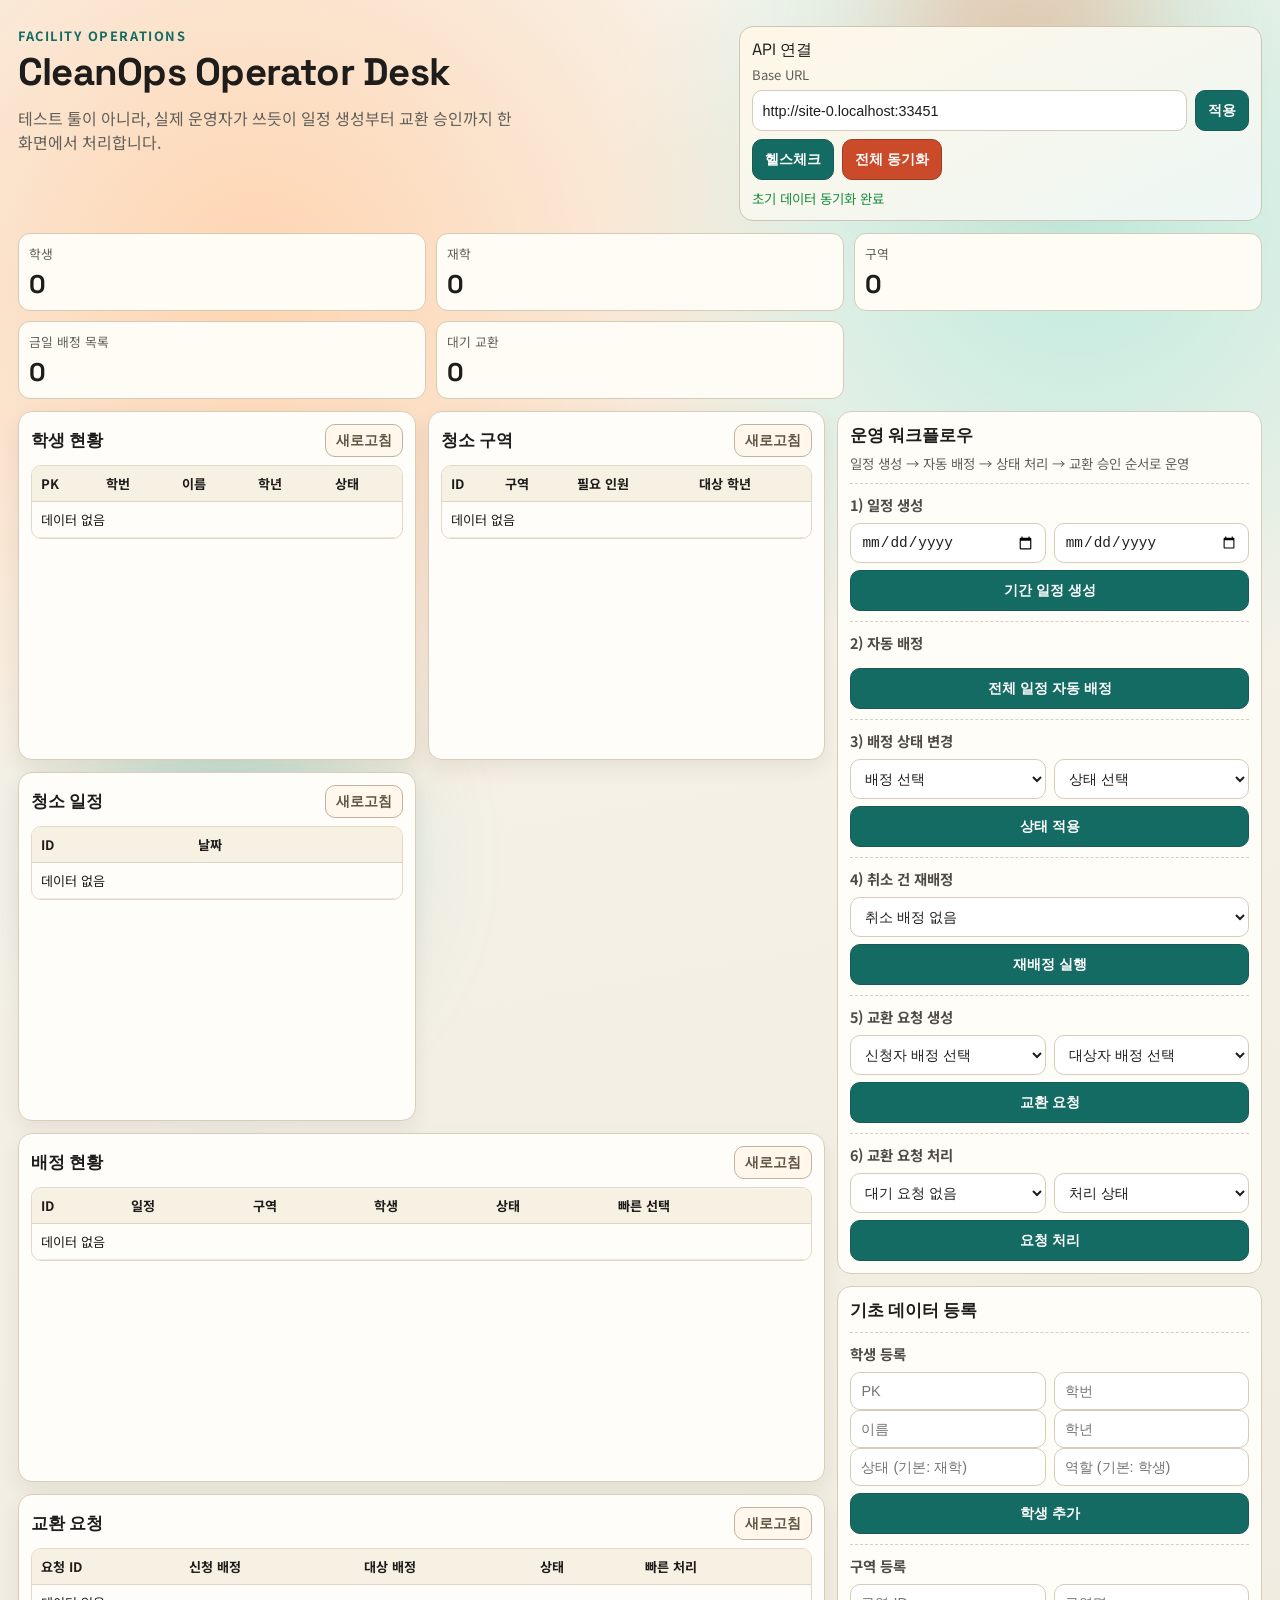
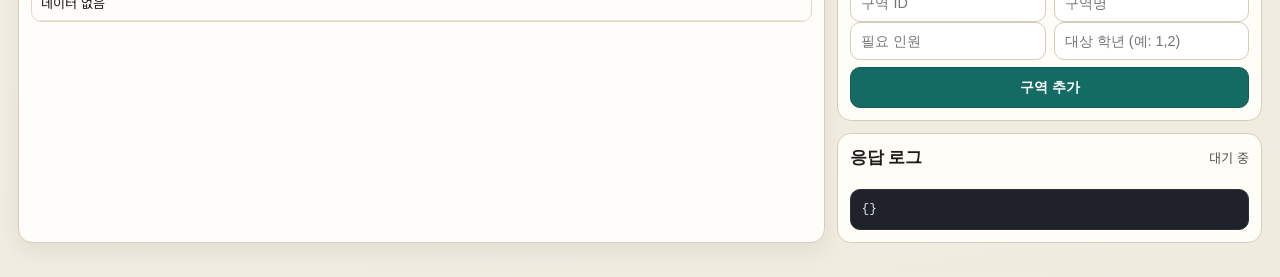
==== test/index.html @ e1c097dd "test" ====
<!doctype html>
<html lang="ko">
<head>
  <meta charset="UTF-8">
  <meta name="viewport" content="width=device-width, initial-scale=1.0">
  <title>CleanOps Operator Desk</title>
  <link rel="preconnect" href="https://fonts.googleapis.com">
  <link rel="preconnect" href="https://fonts.gstatic.com" crossorigin>
  <link href="https://fonts.googleapis.com/css2?family=Space+Grotesk:wght@500;700&family=Noto+Sans+KR:wght@400;500;700&display=swap" rel="stylesheet">
  <link rel="stylesheet" href="./styles.css">
  <script defer src="./app.js"></script>
</head>
<body>
  <div class="aurora a1" aria-hidden="true"></div>
  <div class="aurora a2" aria-hidden="true"></div>

  <header class="top">
    <div class="brand">
      <p class="badge-text">Facility Operations</p>
      <h1>CleanOps Operator Desk</h1>
      <p class="sub">테스트 툴이 아니라, 실제 운영자가 쓰듯이 일정 생성부터 교환 승인까지 한 화면에서 처리합니다.</p>
    </div>

    <section class="connect-card">
      <p class="connect-title">API 연결</p>
      <label for="baseUrl">Base URL</label>
      <div class="connect-row">
        <input id="baseUrl" type="text" placeholder="http://127.0.0.1:8000">
        <button id="applyBaseUrl" type="button">적용</button>
      </div>
      <div class="connect-actions">
        <button id="healthBtn" type="button">헬스체크</button>
        <button id="refreshAllBtn" type="button">전체 동기화</button>
      </div>
      <p id="serverState" class="server-state">연결 대기</p>
    </section>
  </header>

  <section class="kpi-grid">
    <article class="kpi">
      <p>학생</p>
      <strong id="kpiStudents">0</strong>
    </article>
    <article class="kpi">
      <p>재학</p>
      <strong id="kpiActiveStudents">0</strong>
    </article>
    <article class="kpi">
      <p>구역</p>
      <strong id="kpiAreas">0</strong>
    </article>
    <article class="kpi">
      <p>금일 배정 목록</p>
      <strong id="kpiAssignments">0</strong>
    </article>
    <article class="kpi">
      <p>대기 교환</p>
      <strong id="kpiPendingTrades">0</strong>
    </article>
  </section>

  <main class="console-grid">
    <section class="boards">
      <article class="panel">
        <div class="panel-head">
          <h2>학생 현황</h2>
          <button class="ghost-btn" type="button" data-refresh="students">새로고침</button>
        </div>
        <div class="table-shell">
          <table>
            <thead>
              <tr>
                <th>PK</th>
                <th>학번</th>
                <th>이름</th>
                <th>학년</th>
                <th>상태</th>
              </tr>
            </thead>
            <tbody id="studentsRows"></tbody>
          </table>
        </div>
      </article>

      <article class="panel">
        <div class="panel-head">
          <h2>청소 구역</h2>
          <button class="ghost-btn" type="button" data-refresh="areas">새로고침</button>
        </div>
        <div class="table-shell">
          <table>
            <thead>
              <tr>
                <th>ID</th>
                <th>구역</th>
                <th>필요 인원</th>
                <th>대상 학년</th>
              </tr>
            </thead>
            <tbody id="areasRows"></tbody>
          </table>
        </div>
      </article>

      <article class="panel">
        <div class="panel-head">
          <h2>청소 일정</h2>
          <button class="ghost-btn" type="button" data-refresh="schedules">새로고침</button>
        </div>
        <div class="table-shell">
          <table>
            <thead>
              <tr>
                <th>ID</th>
                <th>날짜</th>
              </tr>
            </thead>
            <tbody id="schedulesRows"></tbody>
          </table>
        </div>
      </article>

      <article class="panel panel-wide">
        <div class="panel-head">
          <h2>배정 현황</h2>
          <button class="ghost-btn" type="button" data-refresh="assignments">새로고침</button>
        </div>
        <div class="table-shell">
          <table>
            <thead>
              <tr>
                <th>ID</th>
                <th>일정</th>
                <th>구역</th>
                <th>학생</th>
                <th>상태</th>
                <th>빠른 선택</th>
              </tr>
            </thead>
            <tbody id="assignmentsRows"></tbody>
          </table>
        </div>
      </article>

      <article class="panel panel-wide">
        <div class="panel-head">
          <h2>교환 요청</h2>
          <button class="ghost-btn" type="button" data-refresh="trades">새로고침</button>
        </div>
        <div class="table-shell">
          <table>
            <thead>
              <tr>
                <th>요청 ID</th>
                <th>신청 배정</th>
                <th>대상 배정</th>
                <th>상태</th>
                <th>빠른 처리</th>
              </tr>
            </thead>
            <tbody id="tradesRows"></tbody>
          </table>
        </div>
      </article>
    </section>

    <aside class="flow">
      <article class="flow-card">
        <h2>운영 워크플로우</h2>
        <p class="flow-sub">일정 생성 → 자동 배정 → 상태 처리 → 교환 승인 순서로 운영</p>

        <form id="formCreateSchedule" class="flow-form">
          <h3>1) 일정 생성</h3>
          <div class="flow-row">
            <input name="start_date" type="date" required>
            <input name="end_date" type="date" required>
          </div>
          <button type="submit">기간 일정 생성</button>
        </form>

        <form id="formAutoAssign" class="flow-form">
          <h3>2) 자동 배정</h3>
          <button type="submit">전체 일정 자동 배정</button>
        </form>

        <form id="formUpdateAssignmentStatus" class="flow-form">
          <h3>3) 배정 상태 변경</h3>
          <div class="flow-row">
            <select id="statusAssignmentId" required></select>
            <select id="statusValue" required>
              <option value="">상태 선택</option>
              <option value="배정">배정</option>
              <option value="완료">완료</option>
              <option value="취소">취소</option>
              <option value="추노">추노</option>
            </select>
          </div>
          <button type="submit">상태 적용</button>
        </form>

        <form id="formReassignCanceled" class="flow-form">
          <h3>4) 취소 건 재배정</h3>
          <div class="flow-row">
            <select id="reassignAssignmentId" required></select>
          </div>
          <button type="submit">재배정 실행</button>
        </form>

        <form id="formCreateTrade" class="flow-form">
          <h3>5) 교환 요청 생성</h3>
          <div class="flow-row">
            <select id="tradeRequesterId" required></select>
            <select id="tradeTargetId" required></select>
          </div>
          <button type="submit">교환 요청</button>
        </form>

        <form id="formProcessTrade" class="flow-form">
          <h3>6) 교환 요청 처리</h3>
          <div class="flow-row">
            <select id="tradeRequestId" required></select>
            <select id="tradeDecision" required>
              <option value="">처리 상태</option>
              <option value="수락">수락</option>
              <option value="거절">거절</option>
              <option value="취소">취소</option>
            </select>
          </div>
          <button type="submit">요청 처리</button>
        </form>
      </article>

      <article class="flow-card">
        <h2>기초 데이터 등록</h2>

        <form id="formAddStudent" class="flow-form">
          <h3>학생 등록</h3>
          <div class="flow-row">
            <input name="student_pk" type="number" placeholder="PK" required>
            <input name="student_id" placeholder="학번" required>
          </div>
          <div class="flow-row">
            <input name="name" placeholder="이름" required>
            <input name="grade" type="number" placeholder="학년" required>
          </div>
          <div class="flow-row">
            <input name="status" placeholder="상태 (기본: 재학)">
            <input name="role" placeholder="역할 (기본: 학생)">
          </div>
          <button type="submit">학생 추가</button>
        </form>

        <form id="formAddArea" class="flow-form">
          <h3>구역 등록</h3>
          <div class="flow-row">
            <input name="area_id" type="number" placeholder="구역 ID" required>
            <input name="name" placeholder="구역명" required>
          </div>
          <div class="flow-row">
            <input name="need_peoples" type="number" min="1" placeholder="필요 인원" required>
            <input name="target_grades" placeholder="대상 학년 (예: 1,2)" required>
          </div>
          <button type="submit">구역 추가</button>
        </form>
      </article>

      <article class="flow-card">
        <div class="log-head">
          <h2>응답 로그</h2>
          <span id="responseMeta">대기 중</span>
        </div>
        <ul id="activityLog" class="activity-log"></ul>
        <pre id="responseBox">{}</pre>
      </article>
    </aside>
  </main>
</body>
</html>
---- test/styles.css ----
:root {
  --bg: #f4f0e6;
  --text: #1e1d1b;
  --muted: #625f58;
  --panel: #fffdf9;
  --line: #d5ccba;
  --brand: #146b63;
  --brand-dark: #0d4d47;
  --accent: #ca4a29;
  --pending: #8f6a14;
  --ok: #1f8f47;
  --error: #ba3126;
}

* {
  box-sizing: border-box;
}

body {
  margin: 0;
  min-height: 100vh;
  font-family: "Noto Sans KR", sans-serif;
  color: var(--text);
  background:
    radial-gradient(circle at 20% 15%, #ffd4b0 0%, transparent 30%),
    radial-gradient(circle at 84% 12%, #bfebdf 0%, transparent 24%),
    linear-gradient(170deg, #f8f4ec 0%, #f0ebdf 100%);
  padding: 26px 18px 34px;
}

.aurora {
  position: fixed;
  pointer-events: none;
  z-index: -1;
  border-radius: 50%;
  filter: blur(62px);
  opacity: 0.38;
  animation: floaty 10s ease-in-out infinite;
}

.aurora.a1 {
  width: 260px;
  height: 260px;
  background: #ef8e5f;
  top: -90px;
  right: 10vw;
}

.aurora.a2 {
  width: 300px;
  height: 300px;
  background: #60c3af;
  bottom: -110px;
  left: 6vw;
  animation-delay: 1.4s;
}

.top,
.kpi-grid,
.console-grid {
  width: min(1420px, 100%);
  margin-inline: auto;
}

.top {
  display: grid;
  grid-template-columns: 1.35fr 1fr;
  gap: 14px;
  margin-bottom: 12px;
}

.brand h1 {
  margin: 2px 0 10px;
  font-family: "Space Grotesk", sans-serif;
  font-size: clamp(1.9rem, 3vw, 2.7rem);
  letter-spacing: -0.02em;
}

.badge-text {
  margin: 0;
  text-transform: uppercase;
  letter-spacing: 0.12em;
  color: var(--brand);
  font-size: 0.8rem;
  font-weight: 700;
}

.sub {
  margin: 0;
  color: var(--muted);
  max-width: 56ch;
}

.connect-card {
  border: 1px solid #cfc4b1;
  border-radius: 14px;
  background: linear-gradient(155deg, #fff7e8 0%, #edf7f4 100%);
  padding: 12px;
}

.connect-title {
  margin: 0 0 4px;
  font-family: "Space Grotesk", sans-serif;
  font-size: 1.02rem;
}

.connect-card label {
  display: block;
  font-size: 0.82rem;
  color: var(--muted);
  margin-bottom: 6px;
}

.connect-row,
.flow-row,
.connect-actions {
  display: flex;
  gap: 8px;
  flex-wrap: wrap;
}

input,
select {
  width: 100%;
  border: 1px solid var(--line);
  border-radius: 10px;
  padding: 10px;
  background: #fff;
  color: var(--text);
  font-size: 0.9rem;
}

.connect-row input {
  flex: 1 1 220px;
}

button {
  border: 1px solid #1a5a54;
  background: var(--brand);
  color: #fff;
  border-radius: 10px;
  padding: 10px 12px;
  font-size: 0.88rem;
  font-weight: 700;
  cursor: pointer;
  transition: transform 0.12s ease, filter 0.16s ease;
}

button:hover {
  transform: translateY(-1px);
  filter: saturate(1.08);
}

button:active {
  transform: translateY(0);
}

#refreshAllBtn {
  background: var(--accent);
  border-color: #9f3b22;
}

.connect-actions {
  margin-top: 8px;
}

.server-state {
  margin: 8px 0 0;
  font-size: 0.84rem;
  color: var(--muted);
}

.server-state.ok {
  color: var(--ok);
}

.server-state.error {
  color: var(--error);
}

.kpi-grid {
  display: grid;
  grid-template-columns: repeat(5, minmax(0, 1fr));
  gap: 10px;
  margin-bottom: 12px;
}

.kpi {
  border: 1px solid #d4cab7;
  border-radius: 12px;
  background: #fffcf5;
  padding: 10px;
}

.kpi p {
  margin: 0;
  font-size: 0.8rem;
  color: var(--muted);
}

.kpi strong {
  display: block;
  margin-top: 5px;
  font-family: "Space Grotesk", sans-serif;
  font-size: 1.6rem;
}

.console-grid {
  display: grid;
  grid-template-columns: minmax(0, 1.75fr) minmax(340px, 0.92fr);
  gap: 12px;
}

.boards {
  display: grid;
  grid-template-columns: repeat(2, minmax(0, 1fr));
  gap: 12px;
}

.panel {
  border: 1px solid #d8cdb9;
  border-radius: 14px;
  background: var(--panel);
  padding: 12px;
  box-shadow: 0 8px 20px rgba(36, 29, 20, 0.07);
  animation: reveal 0.42s ease forwards;
}

.panel-wide {
  grid-column: span 2;
}

.panel-head {
  display: flex;
  justify-content: space-between;
  align-items: center;
  margin-bottom: 8px;
}

.panel-head h2 {
  margin: 0;
  font-family: "Space Grotesk", sans-serif;
  font-size: 1.05rem;
}

.ghost-btn {
  border-color: #bfb29f;
  background: #fff7ec;
  color: #5f5341;
  padding: 6px 10px;
}

.table-shell {
  border: 1px solid #e1d8c8;
  border-radius: 10px;
  overflow: auto;
  max-height: 280px;
}

table {
  width: 100%;
  border-collapse: collapse;
  font-size: 0.82rem;
}

thead th {
  position: sticky;
  top: 0;
  background: #f7f1e4;
  border-bottom: 1px solid #dfd5c2;
  z-index: 1;
}

th,
td {
  text-align: left;
  padding: 8px 9px;
  border-bottom: 1px solid #eee6d8;
  white-space: nowrap;
}

tbody tr:hover {
  background: #fff8ed;
}

.status-pill {
  display: inline-block;
  border-radius: 999px;
  padding: 3px 8px;
  font-size: 0.75rem;
  font-weight: 700;
}

.status-배정 {
  background: #def4ef;
  color: #136e65;
}

.status-완료,
.status-수락 {
  background: #dcf5e4;
  color: #1b7f3d;
}

.status-취소,
.status-거절 {
  background: #fbded9;
  color: #a92d23;
}

.status-추노,
.status-대기 {
  background: #fff2c9;
  color: #89630f;
}

.row-actions {
  display: flex;
  gap: 6px;
}

.mini-btn {
  border-radius: 8px;
  padding: 4px 8px;
  font-size: 0.74rem;
  line-height: 1.1;
}

.mini-btn.alt {
  background: #ca4a29;
  border-color: #a53e21;
}

.mini-btn.warn {
  background: #8a6513;
  border-color: #6f530f;
}

.flow {
  display: grid;
  gap: 12px;
  align-content: start;
}

.flow-card {
  border: 1px solid #d7ccb9;
  border-radius: 14px;
  background: #fffdf8;
  padding: 12px;
}

.flow-card h2 {
  margin: 0;
  font-family: "Space Grotesk", sans-serif;
  font-size: 1.06rem;
}

.flow-sub {
  margin: 6px 0 10px;
  color: var(--muted);
  font-size: 0.84rem;
}

.flow-form {
  margin-top: 10px;
  padding-top: 10px;
  border-top: 1px dashed #d8cfbf;
}

.flow-form h3 {
  margin: 0 0 8px;
  font-size: 0.9rem;
  color: #4e4b45;
}

.flow-row > * {
  flex: 1 1 140px;
}

.flow-form button {
  margin-top: 7px;
  width: 100%;
}

.log-head {
  display: flex;
  justify-content: space-between;
  align-items: center;
}

#responseMeta {
  font-size: 0.82rem;
  color: var(--muted);
}

#responseMeta.ok {
  color: var(--ok);
}

#responseMeta.error {
  color: var(--error);
}

.activity-log {
  list-style: none;
  margin: 10px 0;
  padding: 0;
  display: grid;
  gap: 6px;
  max-height: 150px;
  overflow: auto;
}

.activity-log li {
  border: 1px solid #e2d9c8;
  border-radius: 8px;
  padding: 6px 8px;
  background: #fdf8ec;
  font-size: 0.78rem;
}

.activity-log li.ok {
  border-color: #ccead6;
}

.activity-log li.error {
  border-color: #f3cfc9;
}

#responseBox {
  margin: 0;
  border: 1px solid #2f3138;
  border-radius: 10px;
  background: #1f2228;
  color: #dfe4ee;
  padding: 10px;
  font-size: 0.8rem;
  line-height: 1.45;
  white-space: pre-wrap;
  word-break: break-word;
  max-height: 230px;
  overflow: auto;
}

@keyframes floaty {
  0%,
  100% { transform: translateY(0); }
  50% { transform: translateY(-18px); }
}

@keyframes reveal {
  from {
    opacity: 0;
    transform: translateY(9px);
  }
  to {
    opacity: 1;
    transform: translateY(0);
  }
}

@media (max-width: 1280px) {
  .kpi-grid {
    grid-template-columns: repeat(3, minmax(0, 1fr));
  }
}

@media (max-width: 1080px) {
  .top {
    grid-template-columns: 1fr;
  }

  .console-grid {
    grid-template-columns: 1fr;
  }

  .boards {
    grid-template-columns: 1fr;
  }

  .panel-wide {
    grid-column: span 1;
  }
}

@media (max-width: 780px) {
  .kpi-grid {
    grid-template-columns: repeat(2, minmax(0, 1fr));
  }
}
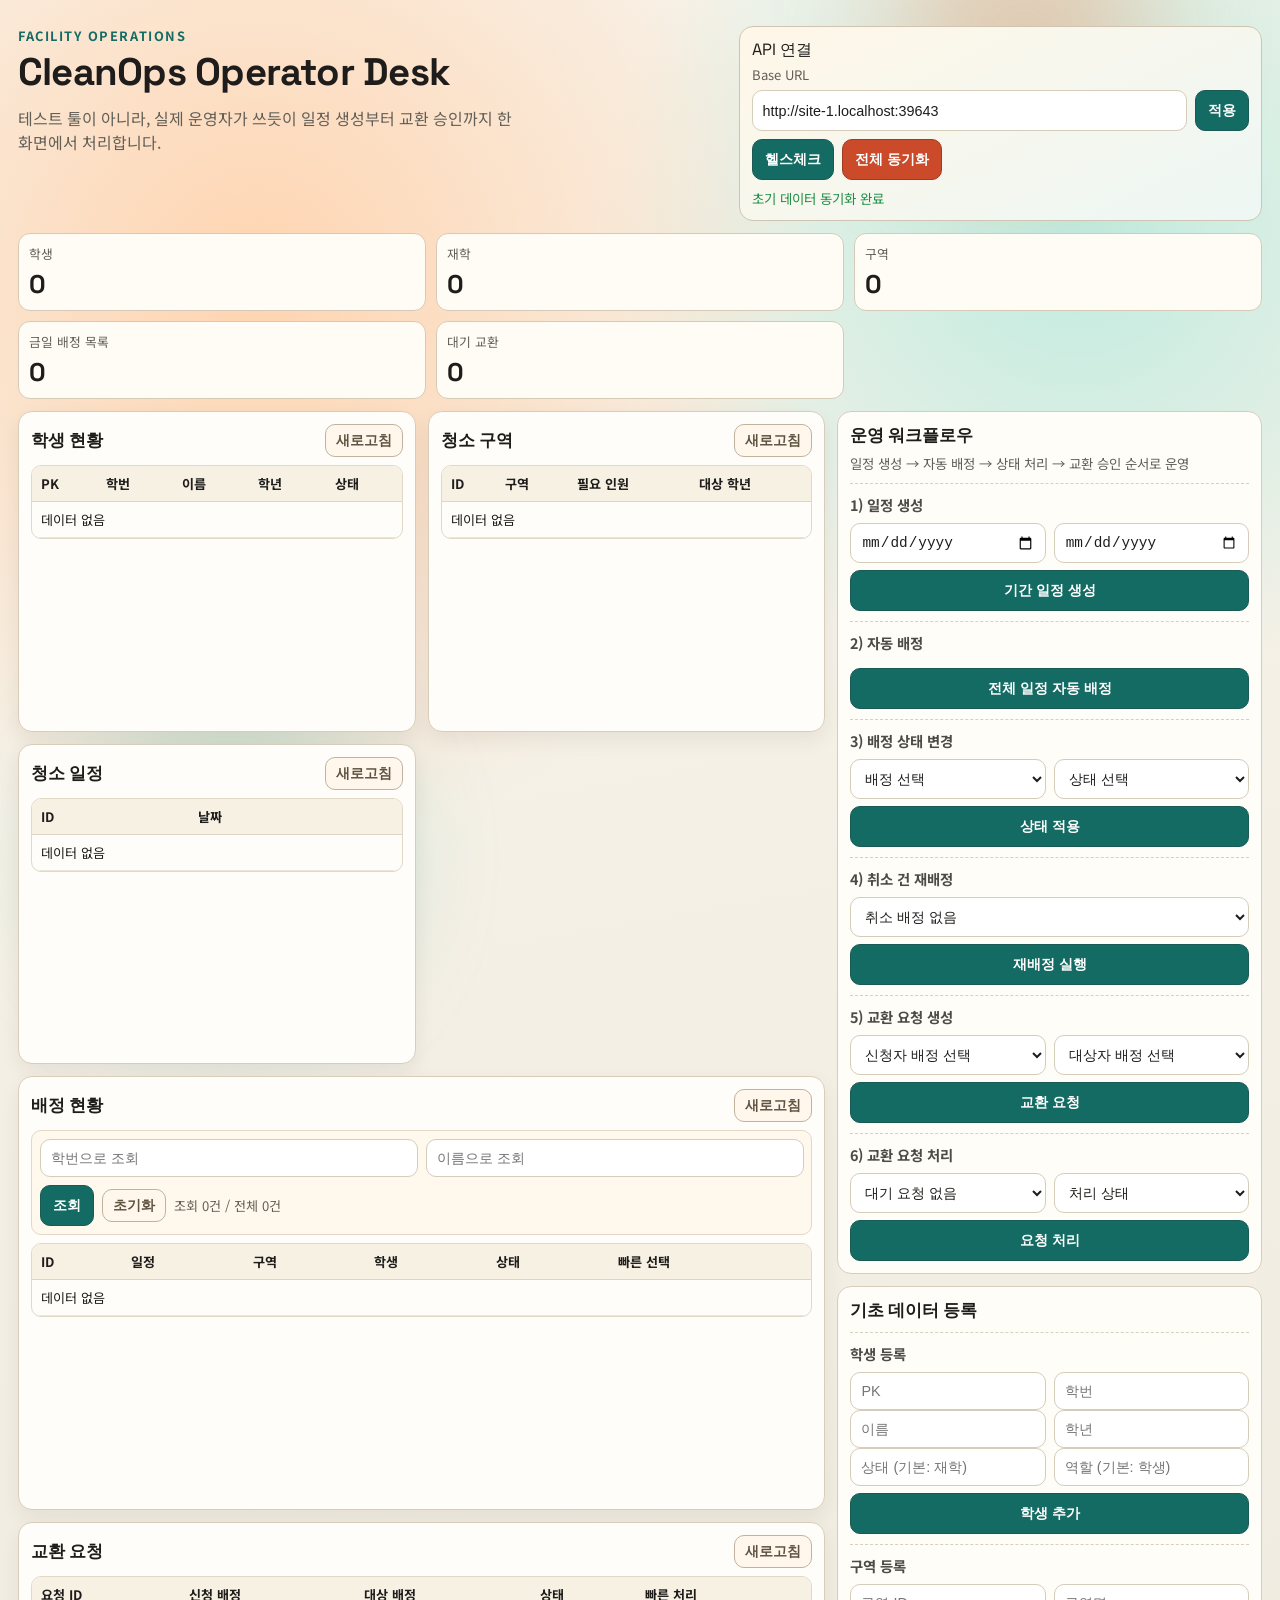
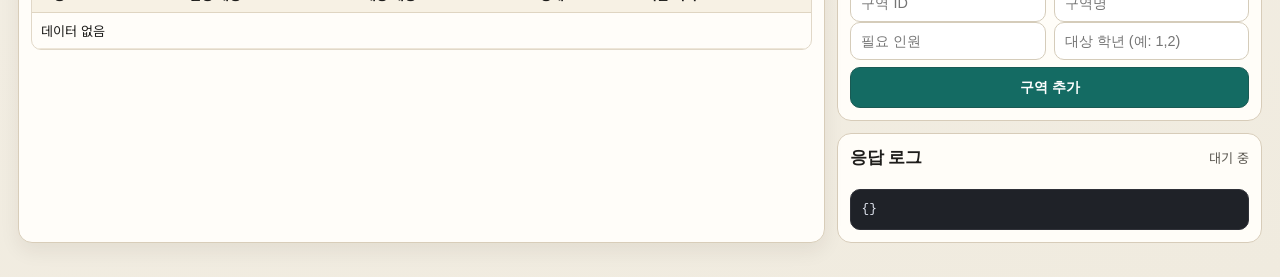
==== commit 5e9c5415: "refactor: 조회 상태/필터 로직 추가 및 UI추가" ====
--- a/test/index.html
+++ b/test/index.html
@@ -125,6 +125,17 @@
           <h2>배정 현황</h2>
           <button class="ghost-btn" type="button" data-refresh="assignments">새로고침</button>
         </div>
+        <form id="formSearchAssignments" class="assignment-search">
+          <div class="assignment-search-row">
+            <input id="assignmentFilterStudentId" type="text" placeholder="학번으로 조회">
+            <input id="assignmentFilterName" type="text" placeholder="이름으로 조회">
+          </div>
+          <div class="assignment-search-actions">
+            <button type="submit">조회</button>
+            <button id="resetAssignmentsFilter" type="button" class="ghost-btn">초기화</button>
+            <span id="assignmentFilterMeta">전체 조회</span>
+          </div>
+        </form>
         <div class="table-shell">
           <table>
             <thead>
--- a/test/styles.css
+++ b/test/styles.css
@@ -243,6 +243,37 @@
   font-size: 1.05rem;
 }
 
+.assignment-search {
+  margin-bottom: 8px;
+  padding: 8px;
+  border: 1px solid #e3d8c5;
+  border-radius: 10px;
+  background: #fff8ed;
+}
+
+.assignment-search-row {
+  display: flex;
+  gap: 8px;
+  flex-wrap: wrap;
+}
+
+.assignment-search-row input {
+  flex: 1 1 180px;
+}
+
+.assignment-search-actions {
+  margin-top: 8px;
+  display: flex;
+  align-items: center;
+  gap: 8px;
+  flex-wrap: wrap;
+}
+
+#assignmentFilterMeta {
+  color: var(--muted);
+  font-size: 0.82rem;
+}
+
 .ghost-btn {
   border-color: #bfb29f;
   background: #fff7ec;
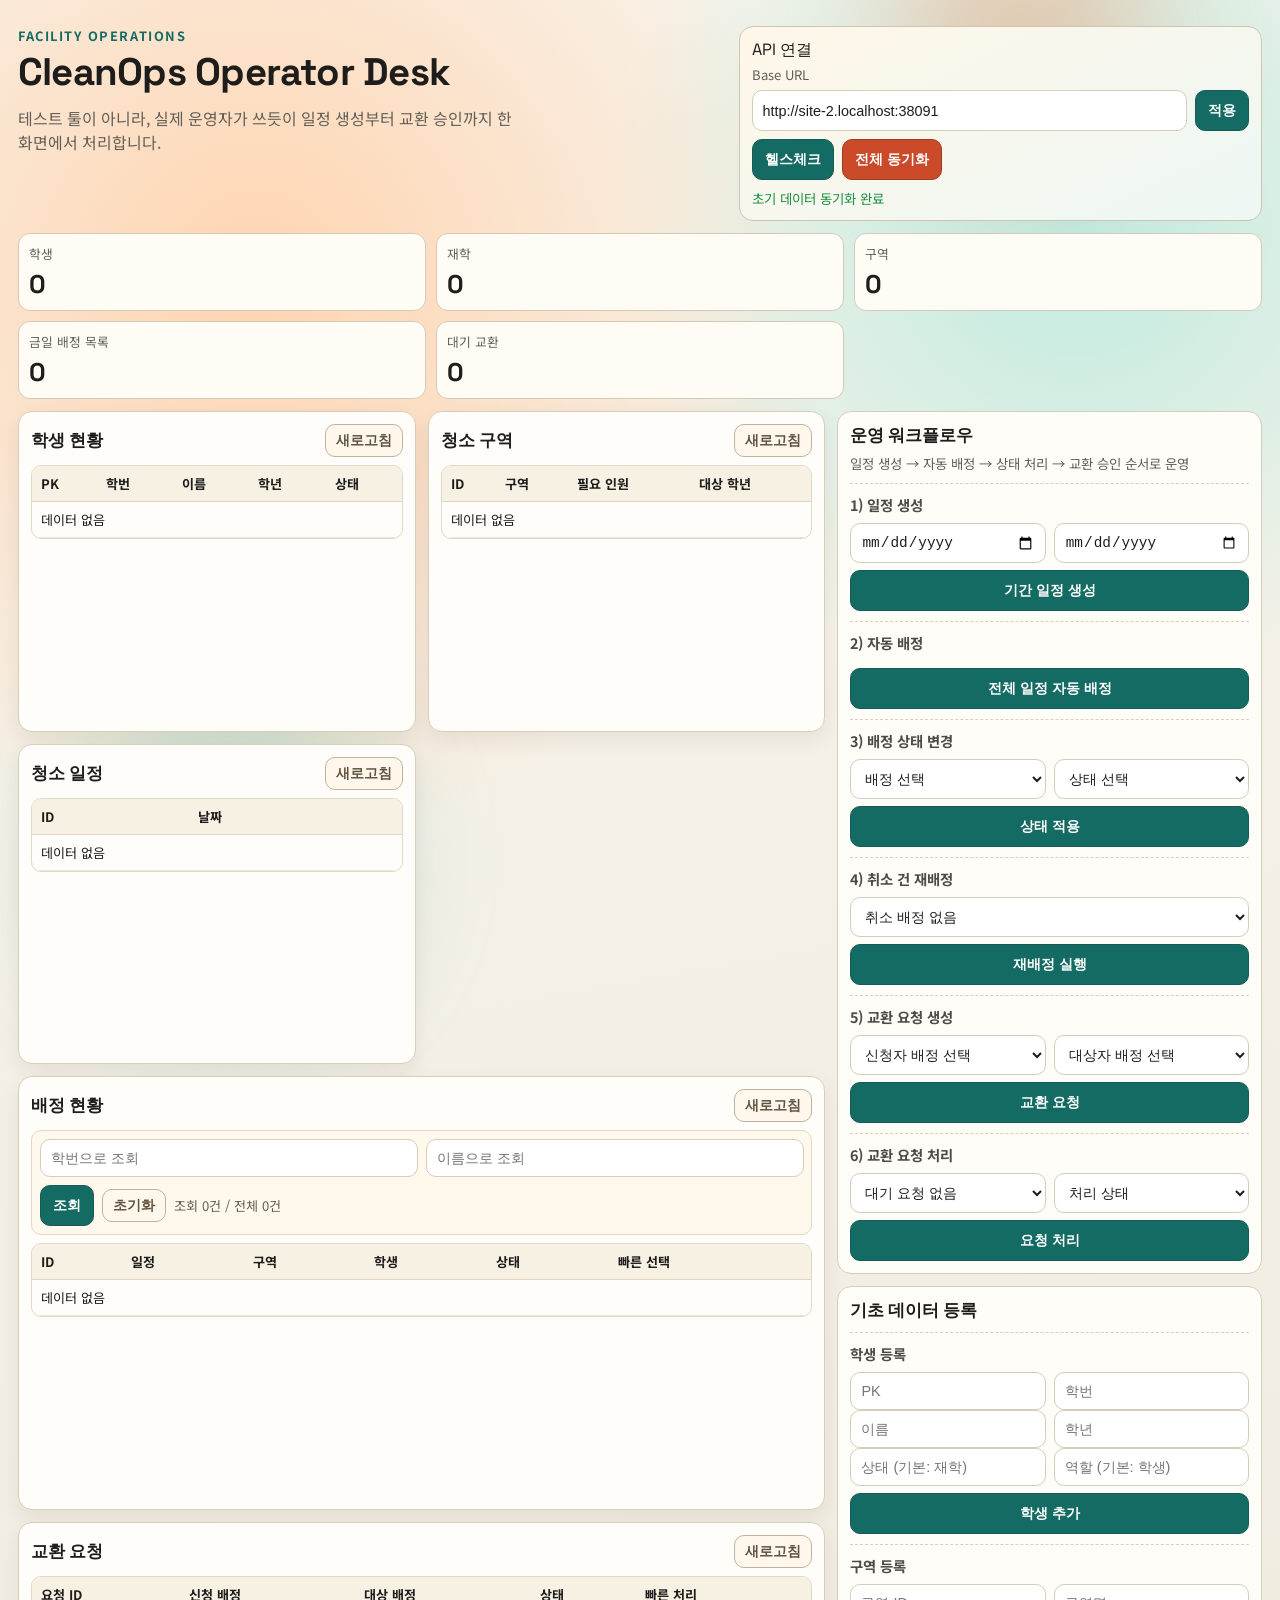
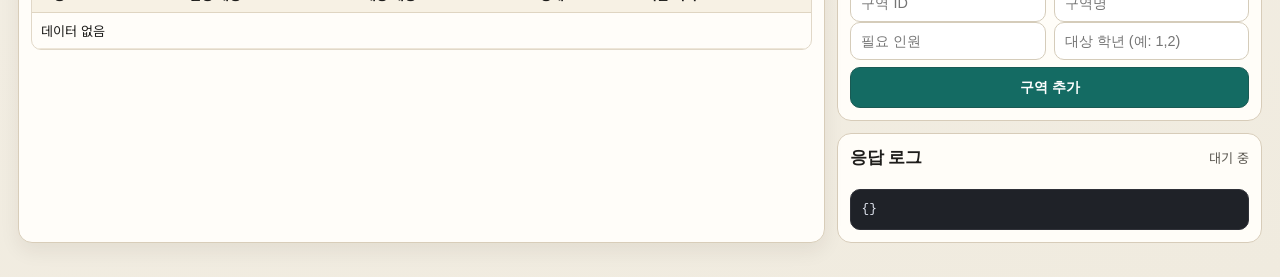
==== commit c6efe3e5: "feat: add mock data" ====
--- a/test/index.html
+++ b/test/index.html
@@ -25,7 +25,7 @@
       <p class="connect-title">API 연결</p>
       <label for="baseUrl">Base URL</label>
       <div class="connect-row">
-        <input id="baseUrl" type="text" placeholder="http://127.0.0.1:8000">
+        <input id="baseUrl" type="text" placeholder="mock 또는 http://127.0.0.1:8000">
         <button id="applyBaseUrl" type="button">적용</button>
       </div>
       <div class="connect-actions">
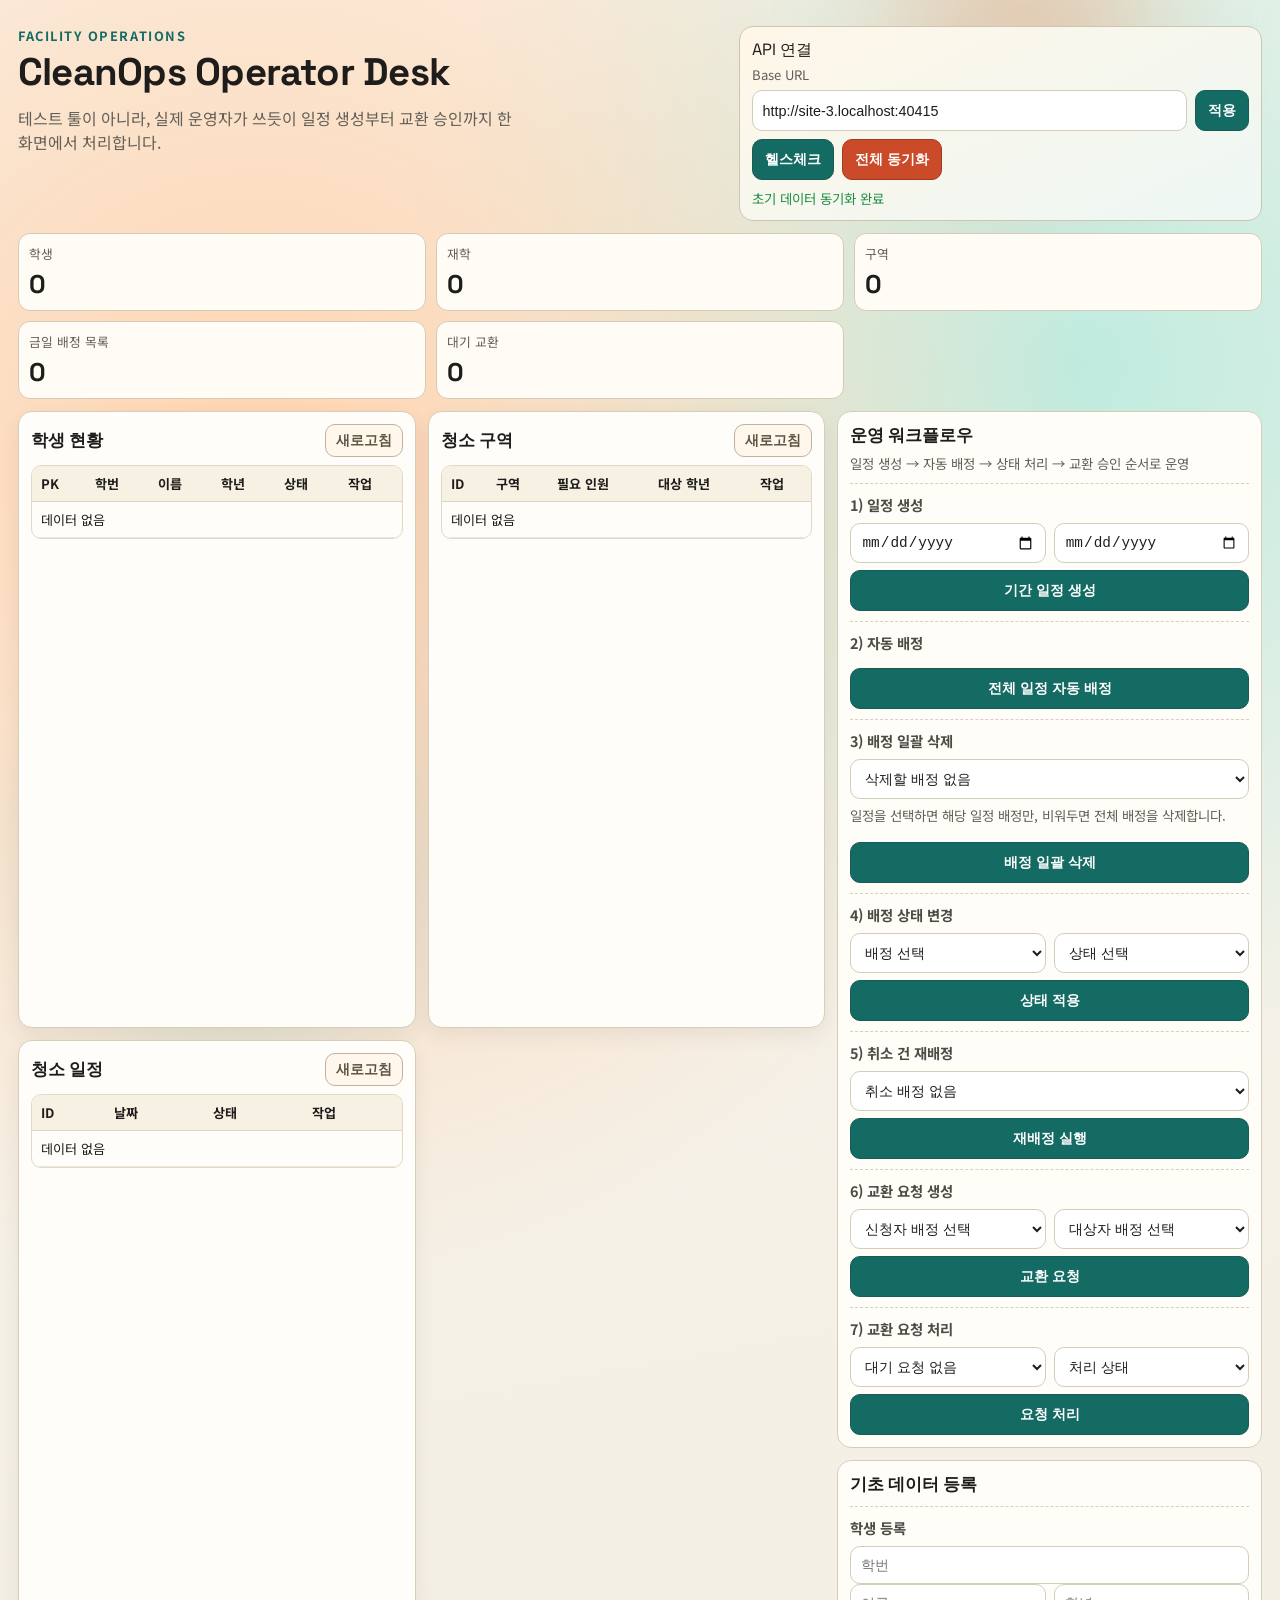
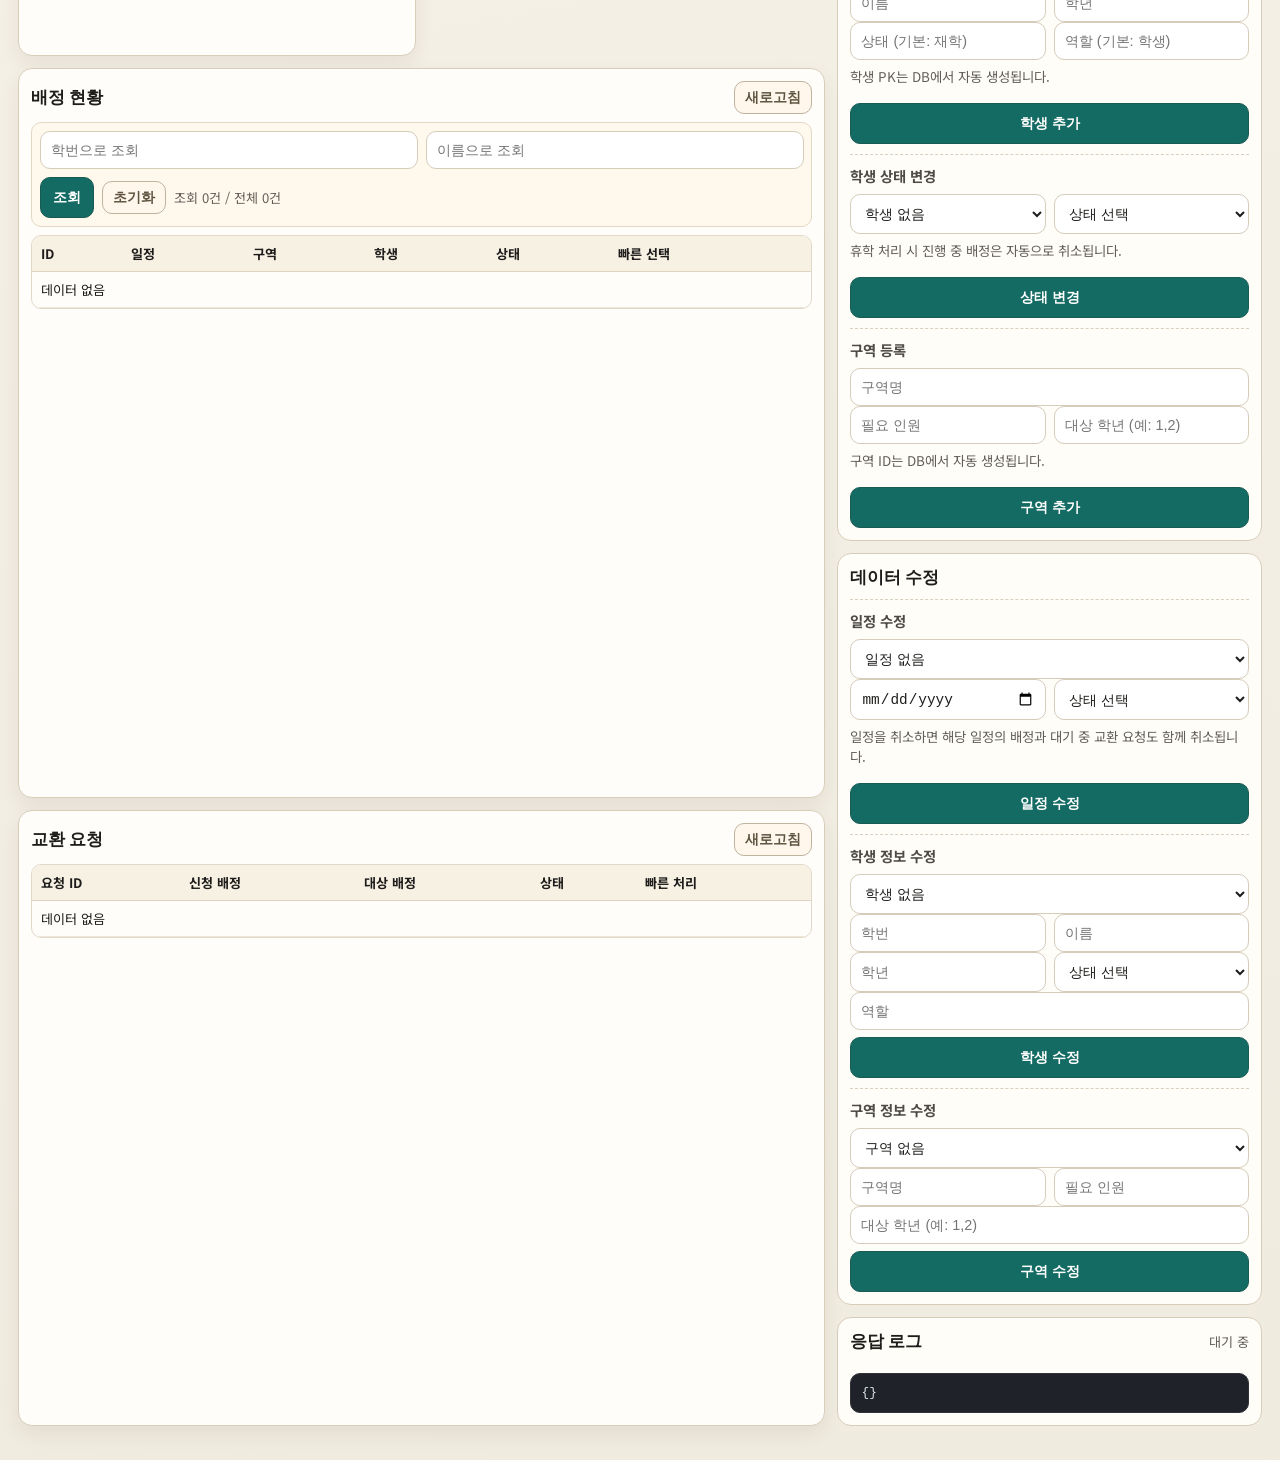
==== commit 845af741: "feat: SQLAlchemy 연동 API에 맞춰 테스트 UI 정비" ====
--- a/test/index.html
+++ b/test/index.html
@@ -75,6 +75,7 @@
                 <th>이름</th>
                 <th>학년</th>
                 <th>상태</th>
+                <th>작업</th>
               </tr>
             </thead>
             <tbody id="studentsRows"></tbody>
@@ -95,6 +96,7 @@
                 <th>구역</th>
                 <th>필요 인원</th>
                 <th>대상 학년</th>
+                <th>작업</th>
               </tr>
             </thead>
             <tbody id="areasRows"></tbody>
@@ -113,6 +115,8 @@
               <tr>
                 <th>ID</th>
                 <th>날짜</th>
+                <th>상태</th>
+                <th>작업</th>
               </tr>
             </thead>
             <tbody id="schedulesRows"></tbody>
@@ -194,8 +198,17 @@
           <button type="submit">전체 일정 자동 배정</button>
         </form>
 
+        <form id="formBulkDeleteAssignments" class="flow-form">
+          <h3>3) 배정 일괄 삭제</h3>
+          <div class="flow-row">
+            <select id="bulkDeleteScheduleId"></select>
+          </div>
+          <p class="flow-sub">일정을 선택하면 해당 일정 배정만, 비워두면 전체 배정을 삭제합니다.</p>
+          <button type="submit">배정 일괄 삭제</button>
+        </form>
+
         <form id="formUpdateAssignmentStatus" class="flow-form">
-          <h3>3) 배정 상태 변경</h3>
+          <h3>4) 배정 상태 변경</h3>
           <div class="flow-row">
             <select id="statusAssignmentId" required></select>
             <select id="statusValue" required>
@@ -203,14 +216,14 @@
               <option value="배정">배정</option>
               <option value="완료">완료</option>
               <option value="취소">취소</option>
-              <option value="추노">추노</option>
+              <option value="불이행">불이행</option>
             </select>
           </div>
           <button type="submit">상태 적용</button>
         </form>
 
         <form id="formReassignCanceled" class="flow-form">
-          <h3>4) 취소 건 재배정</h3>
+          <h3>5) 취소 건 재배정</h3>
           <div class="flow-row">
             <select id="reassignAssignmentId" required></select>
           </div>
@@ -218,7 +231,7 @@
         </form>
 
         <form id="formCreateTrade" class="flow-form">
-          <h3>5) 교환 요청 생성</h3>
+          <h3>6) 교환 요청 생성</h3>
           <div class="flow-row">
             <select id="tradeRequesterId" required></select>
             <select id="tradeTargetId" required></select>
@@ -227,7 +240,7 @@
         </form>
 
         <form id="formProcessTrade" class="flow-form">
-          <h3>6) 교환 요청 처리</h3>
+          <h3>7) 교환 요청 처리</h3>
           <div class="flow-row">
             <select id="tradeRequestId" required></select>
             <select id="tradeDecision" required>
@@ -247,7 +260,6 @@
         <form id="formAddStudent" class="flow-form">
           <h3>학생 등록</h3>
           <div class="flow-row">
-            <input name="student_pk" type="number" placeholder="PK" required>
             <input name="student_id" placeholder="학번" required>
           </div>
           <div class="flow-row">
@@ -258,20 +270,95 @@
             <input name="status" placeholder="상태 (기본: 재학)">
             <input name="role" placeholder="역할 (기본: 학생)">
           </div>
+          <p class="flow-sub">학생 PK는 DB에서 자동 생성됩니다.</p>
           <button type="submit">학생 추가</button>
+        </form>
+
+        <form id="formUpdateStudentStatus" class="flow-form">
+          <h3>학생 상태 변경</h3>
+          <div class="flow-row">
+            <select id="studentStatusStudentPk" required></select>
+            <select id="studentStatusValue" required>
+              <option value="">상태 선택</option>
+              <option value="재학">재학</option>
+              <option value="휴학">휴학</option>
+            </select>
+          </div>
+          <p class="flow-sub">휴학 처리 시 진행 중 배정은 자동으로 취소됩니다.</p>
+          <button type="submit">상태 변경</button>
         </form>
 
         <form id="formAddArea" class="flow-form">
           <h3>구역 등록</h3>
           <div class="flow-row">
-            <input name="area_id" type="number" placeholder="구역 ID" required>
             <input name="name" placeholder="구역명" required>
           </div>
           <div class="flow-row">
             <input name="need_peoples" type="number" min="1" placeholder="필요 인원" required>
             <input name="target_grades" placeholder="대상 학년 (예: 1,2)" required>
           </div>
+          <p class="flow-sub">구역 ID는 DB에서 자동 생성됩니다.</p>
           <button type="submit">구역 추가</button>
+        </form>
+      </article>
+
+      <article class="flow-card">
+        <h2>데이터 수정</h2>
+
+        <form id="formUpdateSchedule" class="flow-form">
+          <h3>일정 수정</h3>
+          <div class="flow-row">
+            <select id="scheduleUpdateScheduleId" required></select>
+          </div>
+          <div class="flow-row">
+            <input id="scheduleEditDate" type="date">
+            <select id="scheduleEditStatus">
+              <option value="">상태 선택</option>
+              <option value="예정">예정</option>
+              <option value="완료">완료</option>
+              <option value="취소">취소</option>
+            </select>
+          </div>
+          <p class="flow-sub">일정을 취소하면 해당 일정의 배정과 대기 중 교환 요청도 함께 취소됩니다.</p>
+          <button type="submit">일정 수정</button>
+        </form>
+
+        <form id="formUpdateStudent" class="flow-form">
+          <h3>학생 정보 수정</h3>
+          <div class="flow-row">
+            <select id="studentUpdateStudentPk" required></select>
+          </div>
+          <div class="flow-row">
+            <input id="studentEditStudentId" placeholder="학번">
+            <input id="studentEditName" placeholder="이름">
+          </div>
+          <div class="flow-row">
+            <input id="studentEditGrade" type="number" placeholder="학년">
+            <select id="studentEditStatus">
+              <option value="">상태 선택</option>
+              <option value="재학">재학</option>
+              <option value="휴학">휴학</option>
+            </select>
+          </div>
+          <div class="flow-row">
+            <input id="studentEditRole" placeholder="역할">
+          </div>
+          <button type="submit">학생 수정</button>
+        </form>
+
+        <form id="formUpdateArea" class="flow-form">
+          <h3>구역 정보 수정</h3>
+          <div class="flow-row">
+            <select id="areaUpdateAreaId" required></select>
+          </div>
+          <div class="flow-row">
+            <input id="areaEditName" placeholder="구역명">
+            <input id="areaEditNeedPeoples" type="number" min="1" placeholder="필요 인원">
+          </div>
+          <div class="flow-row">
+            <input id="areaEditTargetGrades" placeholder="대상 학년 (예: 1,2)">
+          </div>
+          <button type="submit">구역 수정</button>
         </form>
       </article>
 
--- a/test/styles.css
+++ b/test/styles.css
@@ -314,6 +314,11 @@
   background: #fff8ed;
 }
 
+tbody tr.row-flash td {
+  background: #fff1c8;
+  transition: background-color 0.4s ease;
+}
+
 .status-pill {
   display: inline-block;
   border-radius: 999px;
@@ -339,7 +344,7 @@
   color: #a92d23;
 }
 
-.status-추노,
+.status-불이행,
 .status-대기 {
   background: #fff2c9;
   color: #89630f;
@@ -365,6 +370,15 @@
 .mini-btn.warn {
   background: #8a6513;
   border-color: #6f530f;
+}
+
+.mini-btn.locked,
+.mini-btn:disabled {
+  background: #c7c0b4;
+  border-color: #aaa090;
+  color: #5f584d;
+  cursor: not-allowed;
+  filter: none;
 }
 
 .flow {
